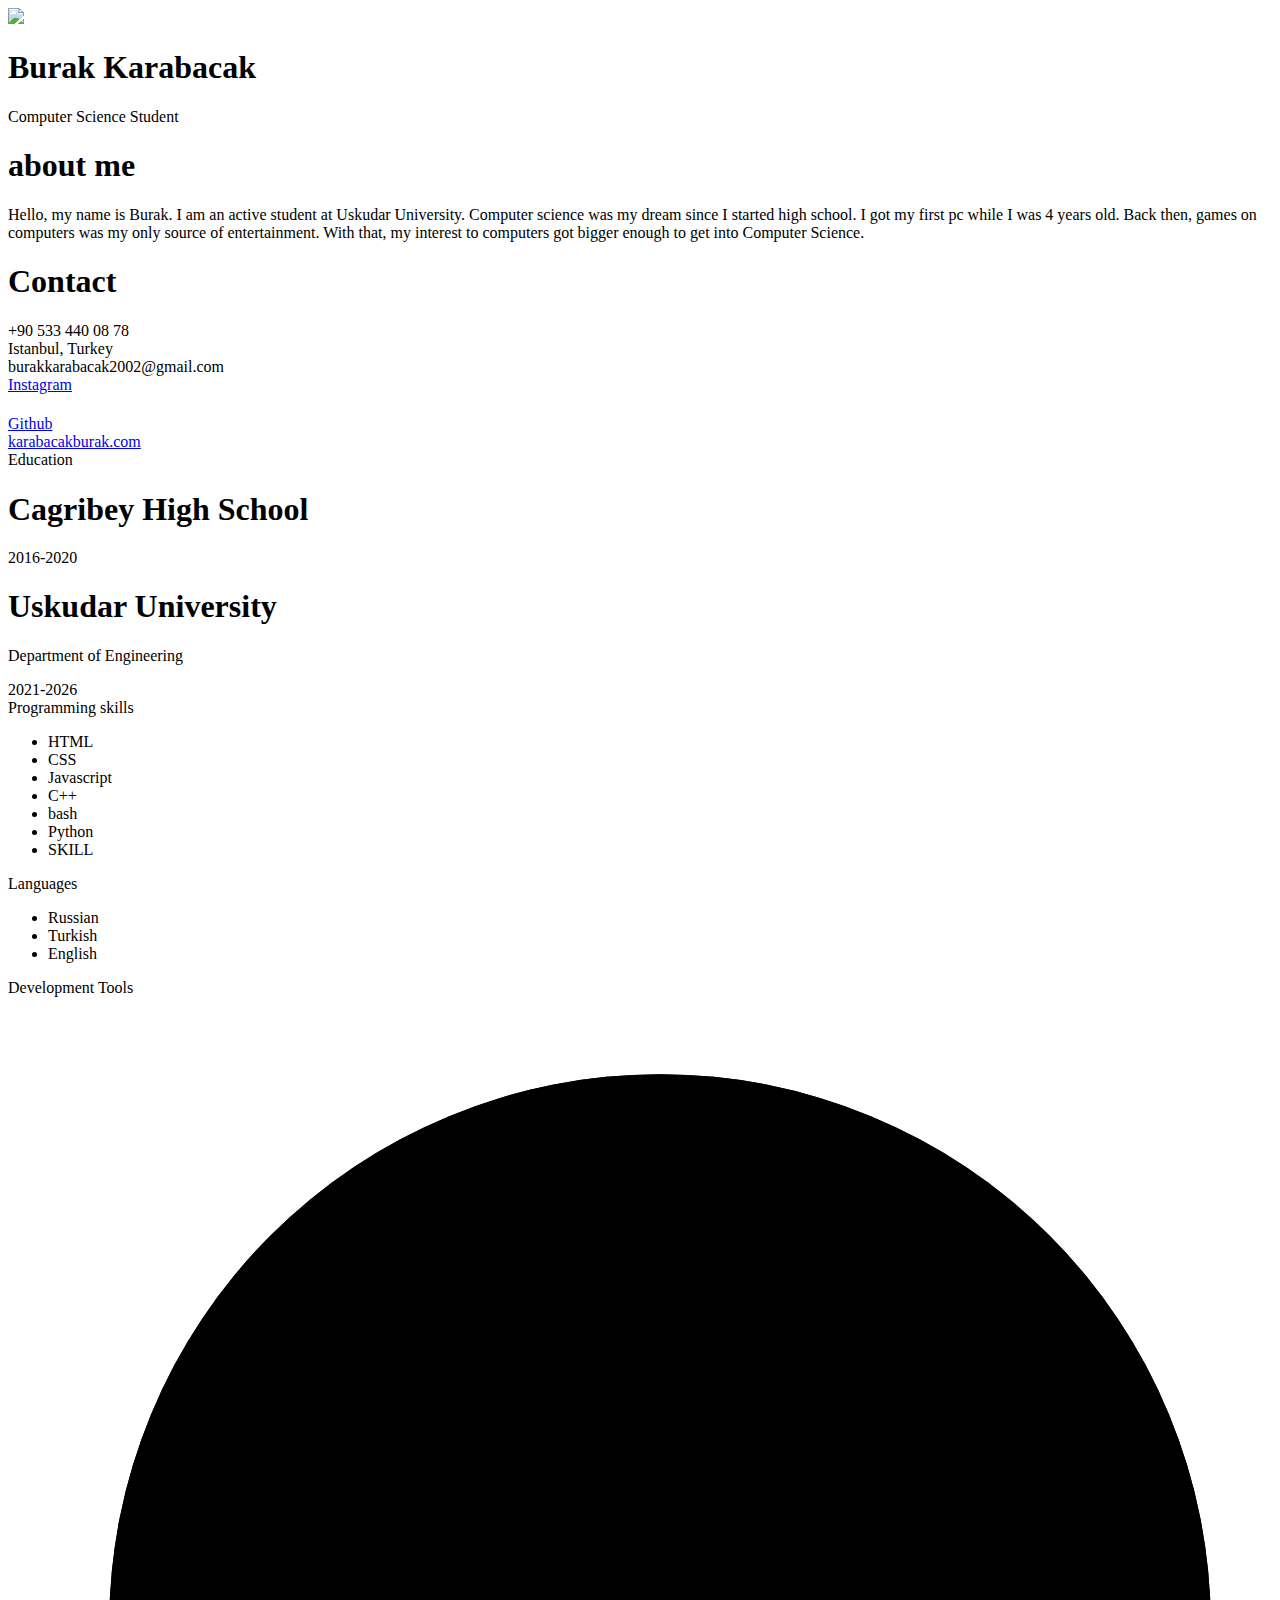
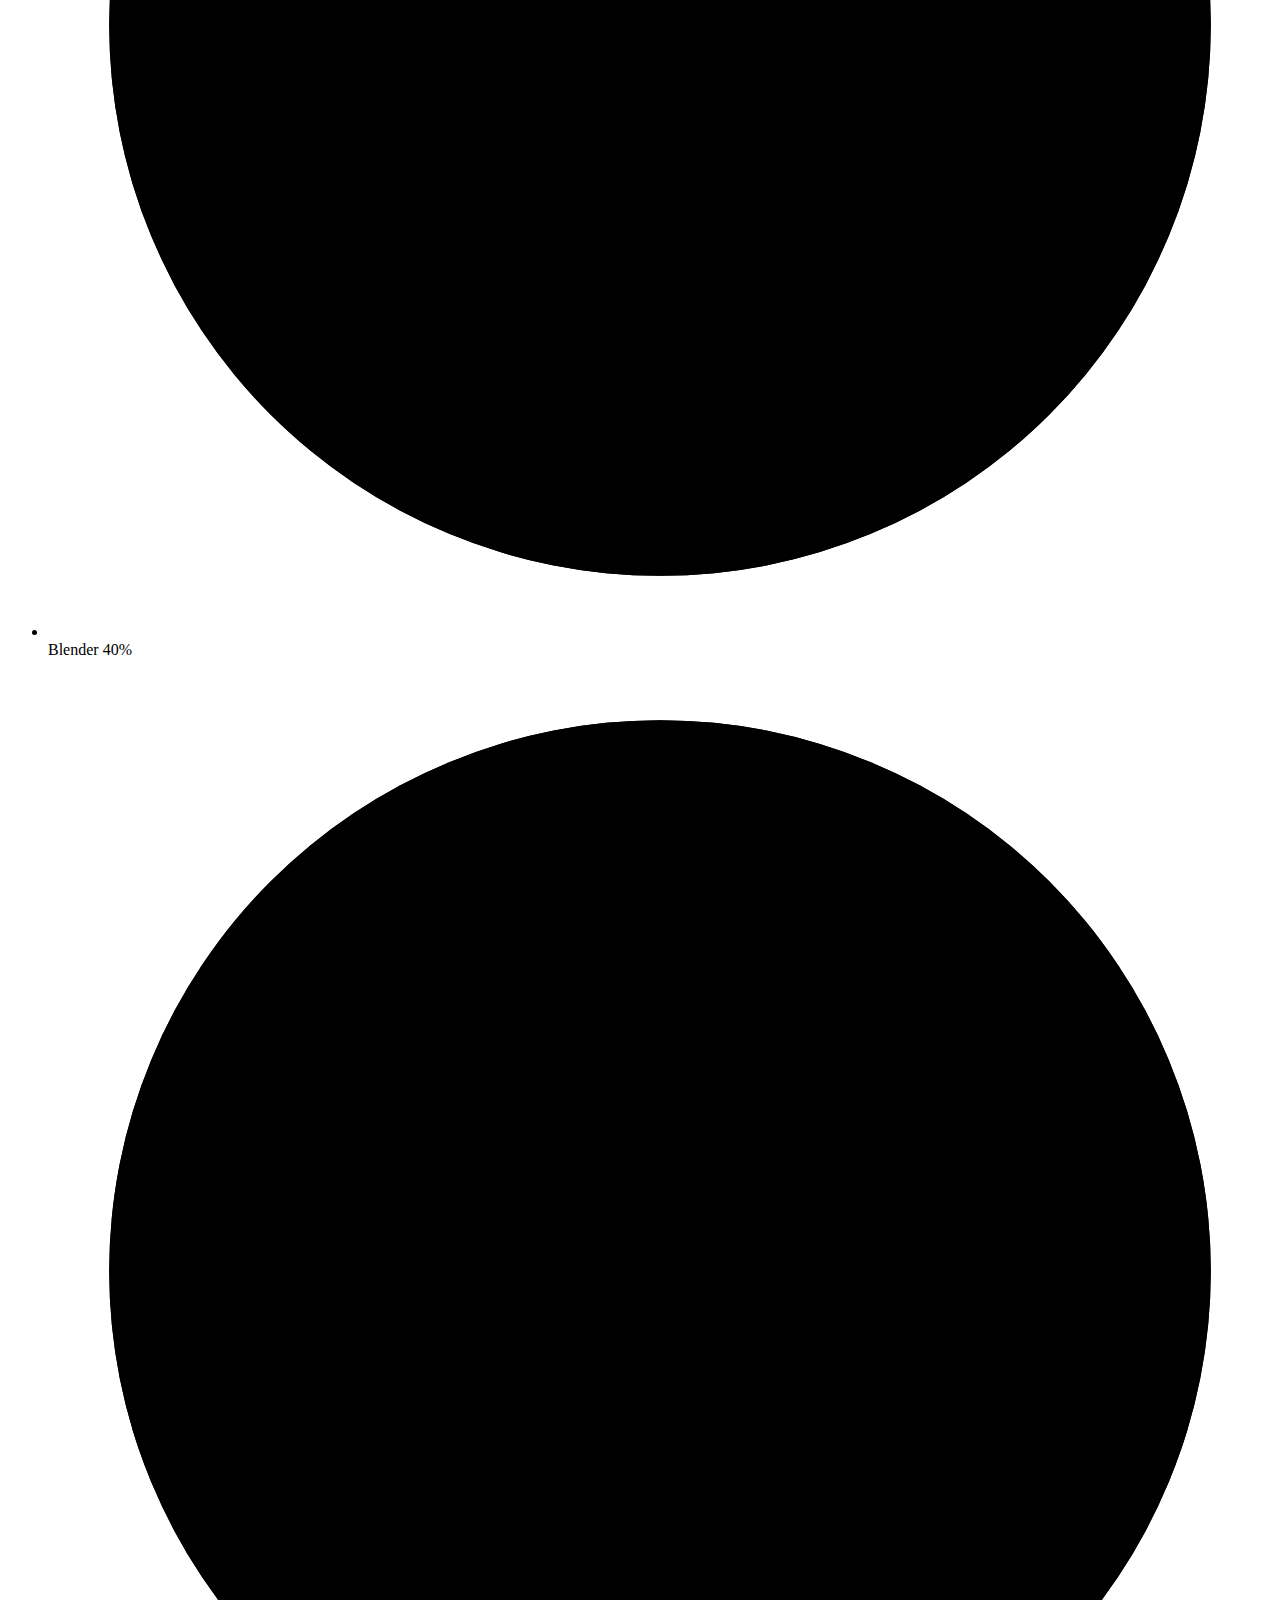
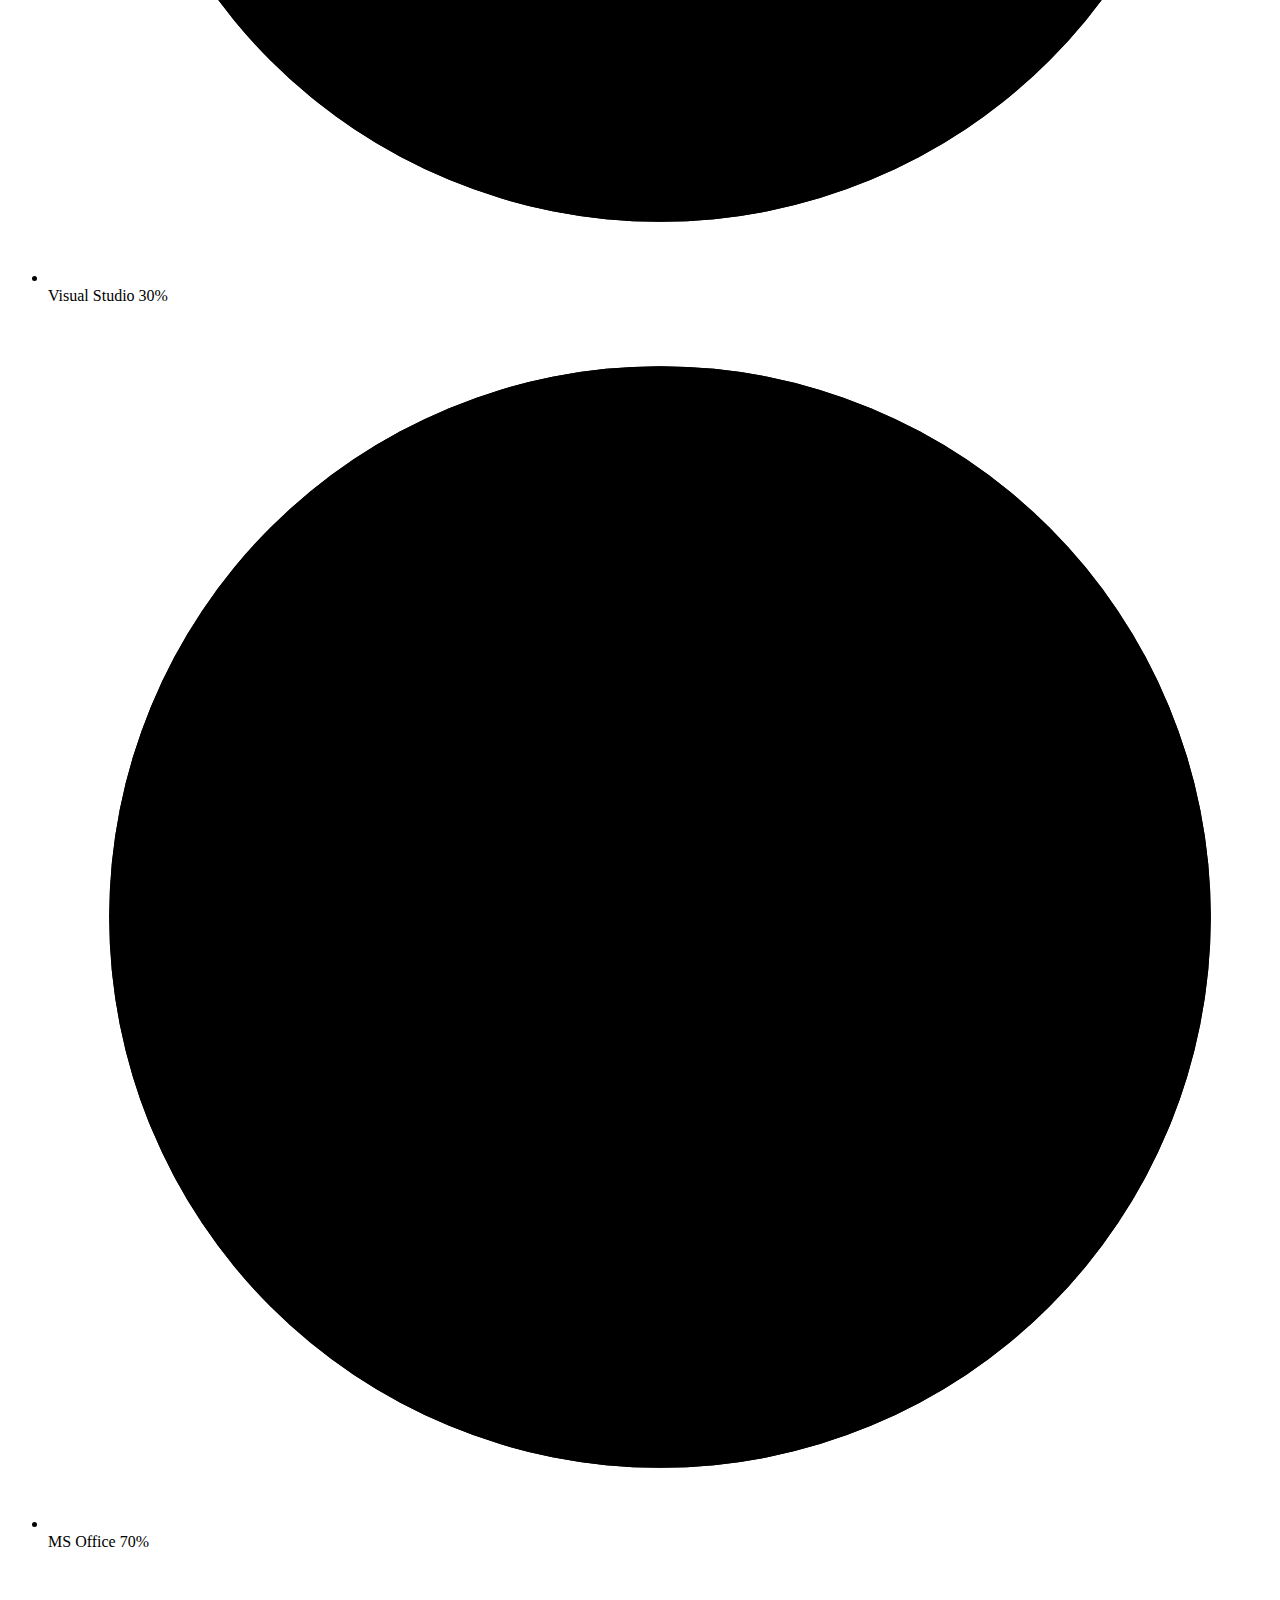
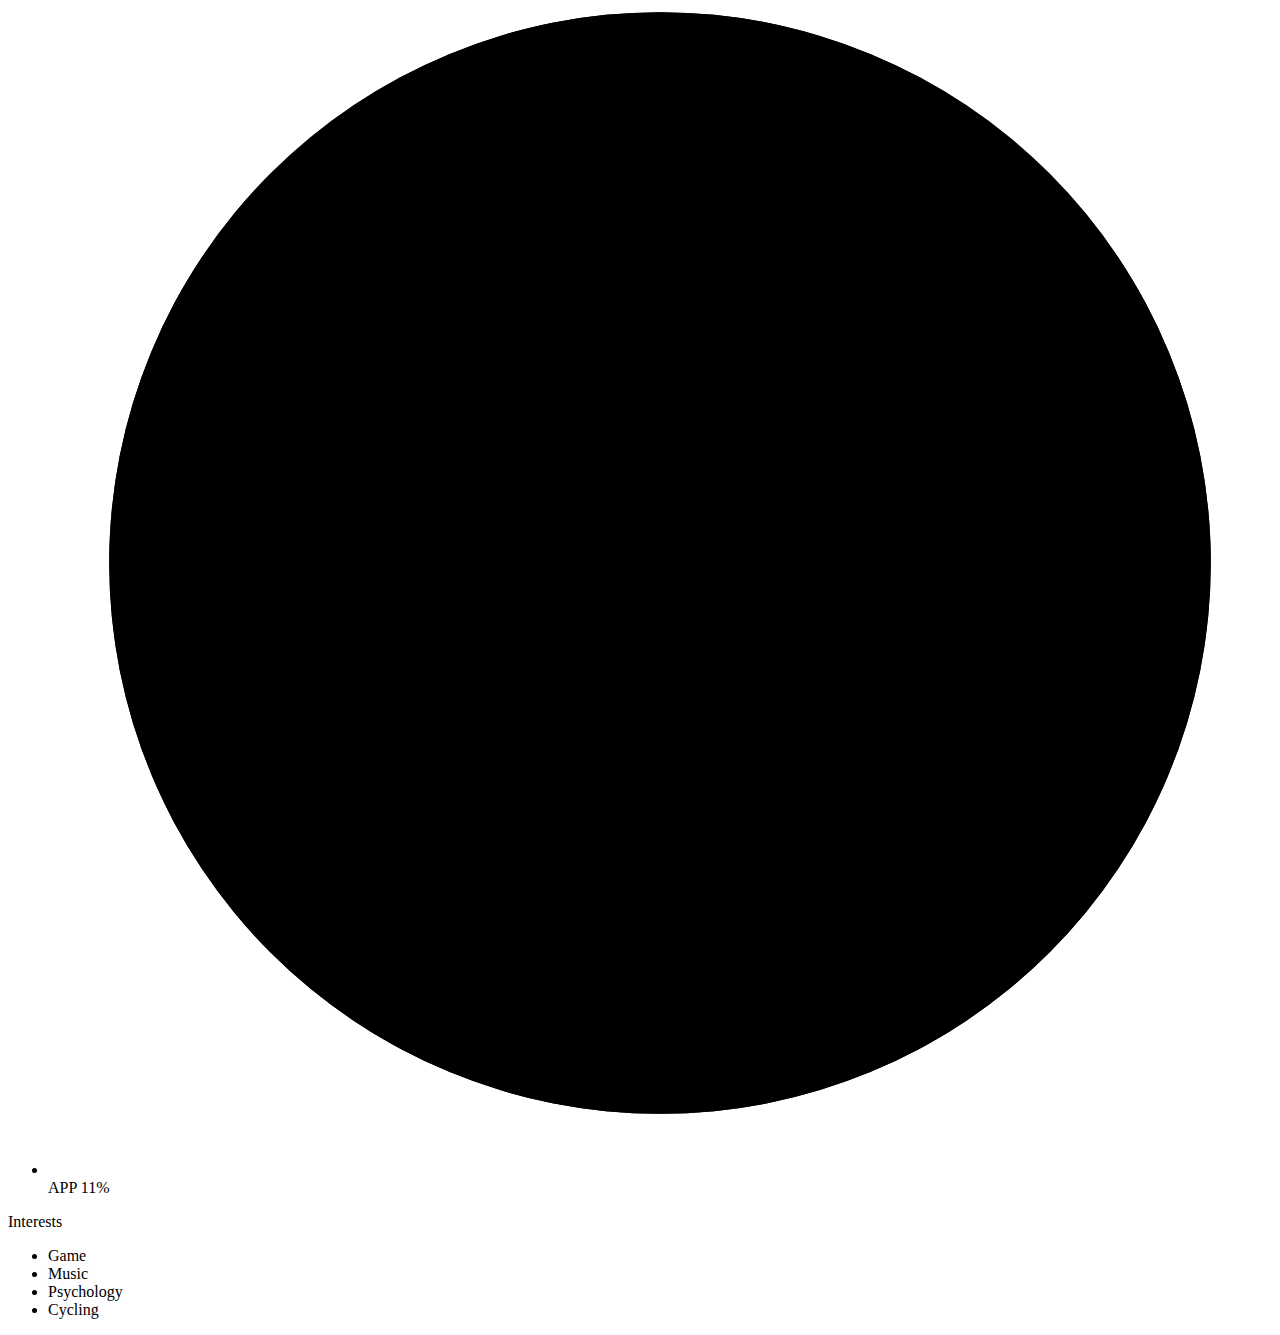
==== index.html @ 52afdfe0 "Update and rename cv2 (1).html to index.html" ====
<!DOCTYPE html>
<html>
<head>
    <meta name="viewport" content="width=device-width, initial-scale=1, maximum-scale=1">
    <link rel="stylesheet" href="cv2.css">
</head>
<body>
<meta name="viewport" content="width=device-width, initial-scale=1, maximum-scale=1">


<div class="wrapper">
  <div class="intro">
    <div class="profile">
      <div class="photo">
        <img src="https://i.imgur.com/zh9eNsh.jpg">
      </div>
      <div class="bio">
        <h1 class="name">Burak Karabacak</h1>
        <p class="profession">Computer Science Student</p>
      </div>
    </div>
    <div class="intro-section about">
      <h1 class="title">about me</h1>
      <p class="paragraph">
        Hello, my name is Burak. I am an active student at Uskudar University. Computer science was my dream since I started high school. I got my first pc while I was 4 years old. Back then, games on computers was my only source of entertainment. With that, my interest to computers got bigger enough to get into Computer Science. 
      </p>
    </div>
    <div class="intro-section contact">
      <h1 class="title">Contact</h1>
      <div class="info-section">
        <i class="fas fa-phone"></i>
        <span>+90 533 440 08 78 </span>
      </div>
      <div class="info-section">
        <i class="fas fa-map-marker-alt"></i>
        <span>Istanbul, Turkey</span>
      </div>
      <div class="info-section">
        <i class="fas fa-paper-plane"></i>
        <span>burakkarabacak2002@gmail.com</span>
      </div>
      <div class="info-section link">
        <i class="fab fa-facebook"></i>
        <a target="_blank" rel="author" href="https://www.instagram.com/k.burak._">
          <span>Instagram</span>
        </a>
      </div>
    </div>
    <div class="intro-section follow">
      <h1 class="title"></h1>
      <div class="info-section link">
        <i class="fab fa-github"></i>
        <a target="_blank" rel="author" href="https://github.com/Gospik">
          <span>Github</span>
        </a>
      </div>
      <div class="info-section link">
        <i class="fab fa-codepen"></i>
        <a target="_blank" rel="author" href="http://karabacakburak.com">
          <span>karabacakburak.com</span>
        </a>
      </div>
      
    </div>
  </div>
  <div class="detail">
    
    <div class="detail-section edu">
      <div class="detail-title">
        <div class="title-icon">
          
          <i class="fas fa-user-graduate"></i>
        </div>
        <span>Education</span>
      </div>
      <div class="detail-content">
        <div class="timeline-block">
          <h1>Cagribey High School</h1>
          <p></p>
          <time>2016-2020</time>
        </div>
        <div class="timeline-block">
          <h1>Uskudar University</h1>
          <p>Department of Engineering </p>
          <time>2021-2026</time>
        </div>
      </div>
    </div>
    <div class="detail-section pg-skill">
      <div class="detail-title">
        <div class="title-icon">
          <i class="fas fa-laptop-code"></i>
          
        </div>
        <span>Programming skills</span>
      </div>
      <div class="detail-content">
        <ul class="pg-list">
          <li>
            <span>HTML</span>
            <div class="sb-skeleton">
              <div class="skillbar" style="--pgbar-length: 80%"></div>
            </div>
          </li>
          <li>
            <span>CSS</span>
            <div class="sb-skeleton">
              <div class="skillbar" style="--pgbar-length: 30%"></div>
            </div>
          </li>
          <li>
            <span>Javascript</span>
            <div class="sb-skeleton">
              <div class="skillbar" style="--pgbar-length: 10%"></div>
            </div>
          </li>
          <li>
            <span>C++</span>
            <div class="sb-skeleton">
              <div class="skillbar" style="--pgbar-length: 32%"></div>
            </div>
          </li>
          <li>
            <span>bash</span>
            <div class="sb-skeleton">
              <div class="skillbar" style="--pgbar-length: 20%"></div>
            </div>
          </li>
          <li>
            <span>Python</span>
            <div class="sb-skeleton">
              <div class="skillbar" style="--pgbar-length: 10%"></div>
            </div>
          </li>
          <li>
            <span>SKILL</span>
            <div class="sb-skeleton">
              <div class="skillbar" style="--pgbar-length: 40%"></div>
            </div>
          </li>
        </ul>
      </div>
    </div>
    <div class="detail-section pg-skill">
        <div class="detail-title">
          <div class="title-icon">
            <i class="fas fa-languages"></i>
            
          </div>
          <span>Languages</span>
        </div>
        <div class="detail-content">
          <ul class="pg-list">
            <li>
              <span>Russian</span>
              <div class="sb-skeleton">
                <div class="skillbar" style="--pgbar-length: 20%"></div>
              </div>
            </li>
            <li>
              <span>Turkish</span>
              <div class="sb-skeleton">
                <div class="skillbar" style="--pgbar-length: 95%"></div>
              </div>
            </li>
            <li>
              <span>English</span>
              <div class="sb-skeleton">
                <div class="skillbar" style="--pgbar-length: 75%"></div>
              </div>
            </li>
          </ul>
        </div>
      </div>
    <div class="detail-section tool-skill">
      <div class="detail-title">
        <div class="title-icon">
          <i class="fas fa-tools"></i>
        </div>
        
        <span>Development Tools</span>
      </div>
      <div class="detail-content">
        <ul class="tool-list">
          <li>
            <svg viewbox="0 0 100 100">
              <circle cx="50" cy="50" r="45"></circle>
              <circle class="cbar" cx="50" cy="50" r="45" style="--percent: 0.4"></circle>
            </svg>
            <span class="tl-name">Blender</span>
            <span class="tl-exp">40%</span>
          </li>
          <li>
            <svg viewbox="0 0 100 100">
              <circle cx="50" cy="50" r="45"></circle>
              <circle class="cbar" cx="50" cy="50" r="45" style="--percent: 0.8"></circle>
            </svg>
            <span class="tl-name">Visual Studio</span>
            <span class="tl-exp">30%</span>
          </li>
          <li>
            <svg viewbox="0 0 100 100">
              <circle cx="50" cy="50" r="45"></circle>
              <circle class="cbar" cx="50" cy="50" r="45" style="--percent: 0.7"></circle>
            </svg>
            <span class="tl-name">MS Office</span>
            <span class="tl-exp">70%</span>
          </li>
          <li>
            <svg viewbox="0 0 100 100">
              <circle cx="50" cy="50" r="45"></circle>
              <circle class="cbar" cx="50" cy="50" r="45" style="--percent: 0.74"></circle>
            </svg>
            <span class="tl-name">APP</span>
            <span class="tl-exp">11%</span>
          </li>
        </ul>
      </div>
      

    </div>
    <div class="detail-section interests">
      <div class="detail-title">
        <div class="title-icon">
          <i class="fas fa-heart"></i>
        </div>
        <span>Interests</span>
      </div>
      <div class="detail-content">
        <div class="outer-frame">
          <ul class="favor-list">
            <li>
              <i class="fas fa-gamepad"></i>
              <span>Game</span>
            </li>
            
            <li>
              <i class="far fa-headphones-alt"></i>
              <span>Music</span>
            </li>
            <li>
              <i class="fas fa-book-spells"></i>
              <span>Psychology</span>
            </li>
            <li>
              <i class="fas fa-user-edit"></i>
              <span>Cycling</span>
            </li>
          </ul>
        </div>
      </div>
    </div>
  </div>
  
</div>



</body>
</html>
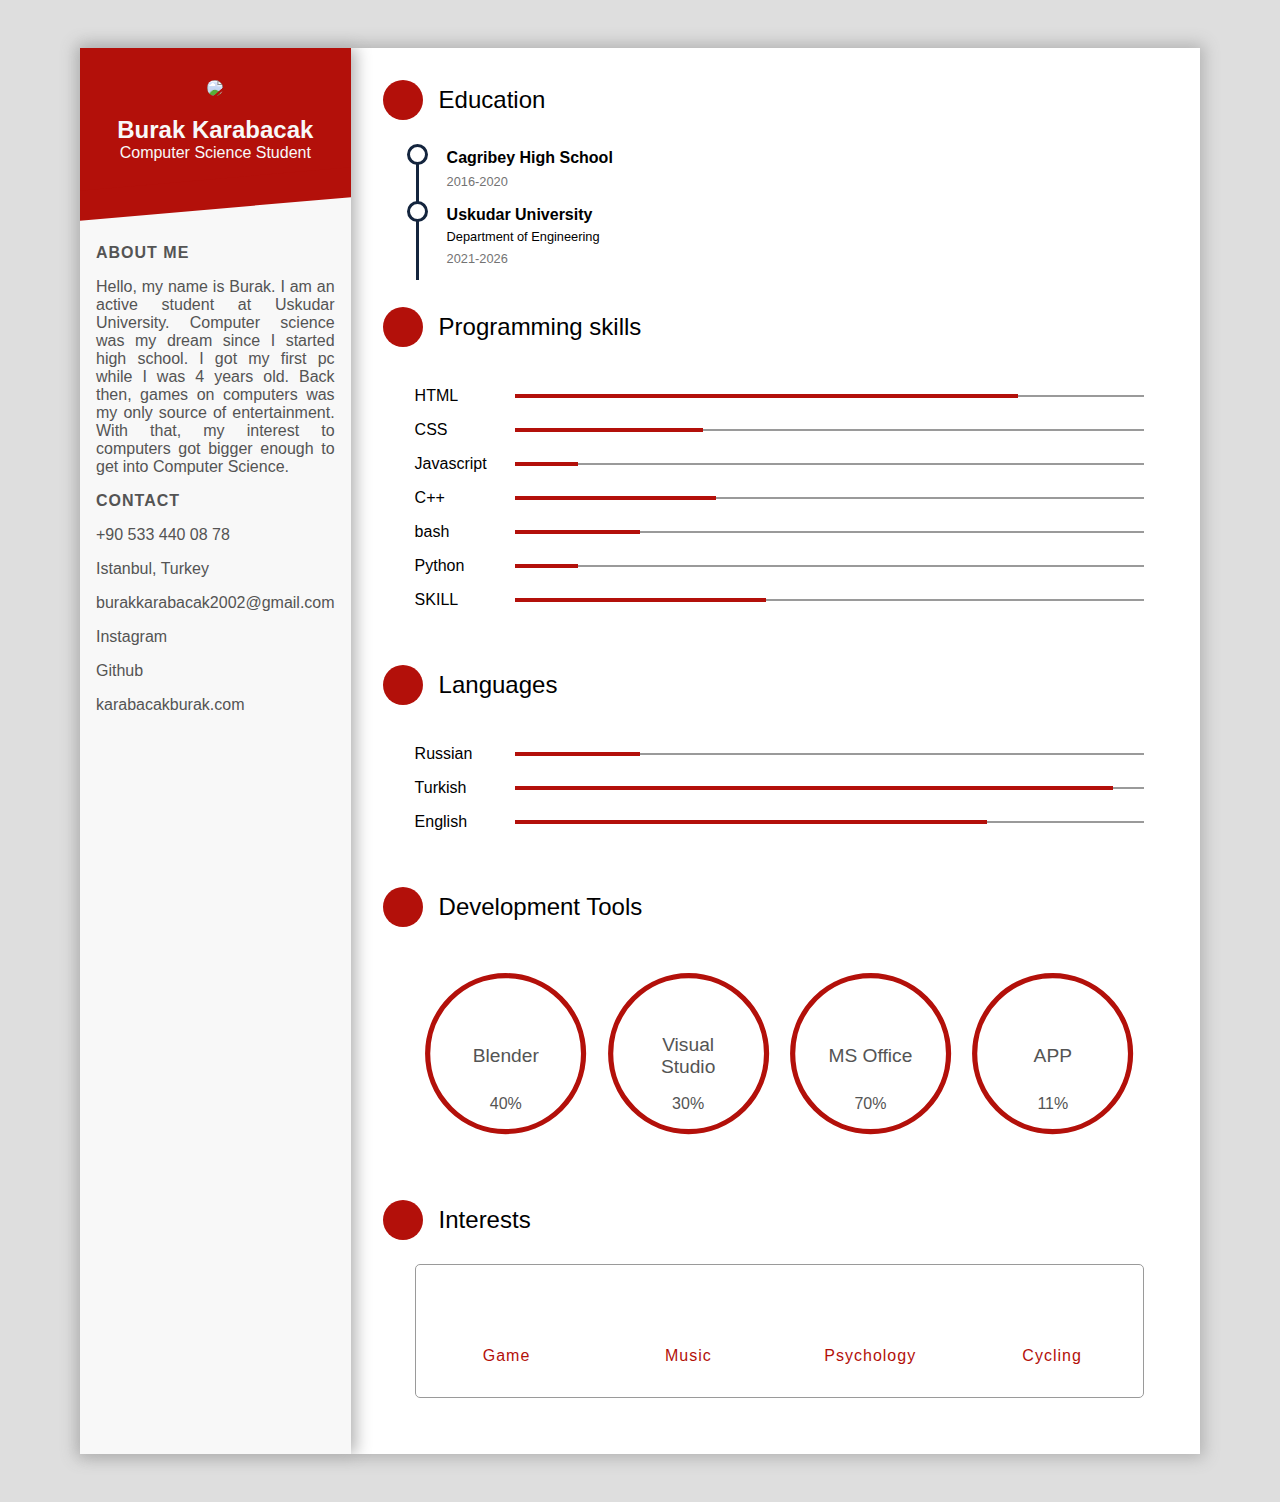
==== commit e19b0fe5: "Update index.html" ====
--- a/index.html
+++ b/index.html
@@ -12,7 +12,7 @@
   <div class="intro">
     <div class="profile">
       <div class="photo">
-        <img src="https://i.imgur.com/zh9eNsh.jpg">
+        <img src="https://static.vecteezy.com/system/resources/previews/005/544/718/non_2x/profile-icon-design-free-vector.jpg">
       </div>
       <div class="bio">
         <h1 class="name">Burak Karabacak</h1>
--- a/cv2.css
+++ b/cv2.css
@@ -0,0 +1,412 @@
+:root {
+	--color-gray-light-1: #f8f8f8;
+	--color-gray-light-2: #e9e9e9;
+	--color-gray-light-3: #dedede;
+	--color-gray-dark-1: #545454;
+	--color-gray-dark-2: #737373;
+	--color-gray-dark-3: #9a9a9a;
+	--color-blue-dark-1: #00387f;
+	--color-tiffany: #00a6a6;
+	--profile-theme: #b3100a;
+	--timeline-circle-theme: #14253e;
+	
+	--pgbar-length: 100%;
+
+	--MATH-PI: 3.1415px;
+	--percent: 100;
+}
+
+html {
+	font-size: 100%;
+    font-family: 'PT Sans', sans-serif;
+
+
+}
+
+* {
+	box-sizing: border-box;
+}
+
+body {
+	margin: 0;
+	padding: 3rem 1rem;
+	min-height: 100vh;
+	background-color: var(--color-gray-light-3);
+}
+
+.wrapper {
+	margin: 0 auto;
+	max-width: 70rem;
+	background-color: var(--color-gray-light-2);
+	display: flex;
+	box-shadow: 0px 0px 15px 4px #b3b3b3;
+}
+
+.intro {
+	flex: 0 0 250px;
+	background-color: var(--color-gray-light-1);
+	box-shadow: 5px 0px 15px 0px #b3b3b3;
+	z-index: 5;
+}
+.profile {
+	position: relative;
+	background-color: var(--profile-theme);
+	padding: 2rem 1rem;
+	margin-bottom: 50px;
+	text-align: center;
+	user-select: none;
+}
+.profile::after {
+	content: " ";
+	position: absolute;
+	left: 0;
+	bottom: -15px;
+	width: 100%;
+	height: 30px;
+	background-color: var(--profile-theme);
+	transform: skewY(-5deg);
+}
+.photo img {
+	width: 80%;
+	border-radius: 50%;
+}
+.bio .name {
+	font-size: 1.5rem;
+	text-align: center;
+	color: var(--color-gray-light-1);
+	margin: 0;
+	margin-top: 1rem;
+}
+.bio .profession {
+	font-size: 1rem;
+	text-align: center;
+	color: var(--color-gray-light-1);
+	margin: 0;
+}
+
+.intro-section {
+	padding: 0 1rem;
+	color: var(--color-gray-dark-1);
+}
+.intro-section .title {
+	font-size: 1rem;
+	font-weight: bold;
+	text-transform: uppercase;
+	letter-spacing: 1px;
+}
+.about .paragraph {
+	text-align: justify;
+}
+.info-section {
+	margin: 1rem 0;
+}
+.info-section span {
+	position: relative;
+	transition: all 0.3s;
+}
+.info-section i {
+	color: var(--profile-theme);
+	width: 20px;
+	height: 20px;
+}
+
+.link a {
+	text-decoration: none;
+	color: inherit;
+}
+
+.link span::after {
+	position: absolute;
+	content: '';
+	left: 50%;
+	bottom: -3px;
+	width: 0;
+	height: 2px;
+	background-color: var(--profile-theme);
+	transition: width 0.3s;
+	/*transition-timing-function: cubic-bezier(.64,.51,.16,.86);*/
+	transition-timing-function: cubic-bezier(.92,.57,.33,1.02);
+	transform: translate(-50%, 0);
+}
+
+.link span:hover {
+	color: var(--profile-theme);
+}
+.link span:hover::after {
+	width: 100%;
+}
+
+/* Detail section overall setting*/
+.detail {
+	flex: 1 0 0;
+	background-color: white;
+	padding: 2rem;
+}
+.detail:hover > .detail-section:not(:hover) {
+	opacity: 0.3;
+}
+.detail-section {
+	transition: all 0.3s;
+}
+.detail-section:not(:last-of-type) {
+	padding-bottom: 1rem;
+}
+.detail-title {
+	display: flex;
+	align-items: center;
+}
+.detail-section > .detail-content {
+	padding: 1.5rem;
+	padding-left: 2rem;
+	user-select: none;
+}
+.detail-section.edu > .detail-content {
+	padding-left: calc(1.5rem + 10px);
+}
+.title-icon + span {
+	font-size: 1.5rem;
+	transition: all 0.3s;
+}
+.title-icon {
+	display: inline-flex;
+	justify-content: center;
+	align-items: center;
+	padding: 1rem;
+	margin-right: 1rem;
+	width: 2.5rem;
+	height: 2.5rem;
+	background-color: var(--profile-theme);
+	border-radius: 50%;
+	transition: all 0.3s;
+}
+.title-icon i {
+	color: white;
+	line-height: 1rem;
+	font-size: 1rem;
+	text-align: center;
+}
+.detail-section:hover .title-icon {
+	transform: scale(1.3);
+	margin-right: 1.5rem;
+}
+.detail-section:hover .title-icon + span {
+	letter-spacing: 1.5px;
+}
+
+/* time line block in education section */
+.timeline-block {
+	position: relative;
+	padding-left: 30px;
+}
+.timeline-block:not(:last-of-type) {
+	margin-bottom: 1rem;	
+}
+.timeline-block h1 {
+	font-size: 1rem;
+	margin: 5px 0;
+	transition: all 0.3s;
+}
+.timeline-block p {
+	font-size: 0.8rem;
+	margin: 5px 0;
+}
+.timeline-block time {
+	font-size: 0.8rem;
+	color: var(--color-gray-dark-2);
+}
+.timeline-block::before {
+	position: absolute;
+	content: '';
+	width: 15px;
+	height: 15px;
+	background-color: white;
+	border: 3px solid var(--timeline-circle-theme);
+	border-radius: 50%;
+	left: -10px;
+	top: -5px;
+}
+.timeline-block::after {
+	position: absolute;
+	content: '';
+	width: 3px;
+	height: 100%;
+	background-color: var(--timeline-circle-theme);
+	left: -1px;
+	top: 13px;
+}
+.timeline-block:hover h1 {
+	color: var(--color-tiffany);
+}
+.timeline-block:hover::before {
+	animation: circle 1.2s infinite;
+}
+
+/* Programming skills section */
+.pg-list, .tool-list, .favor-list {
+	padding: 0;
+	list-style: none;
+}
+.pg-list > li {	
+	margin: 1rem 0;
+	display: flex;
+	align-items: center;
+}
+.sb-skeleton {
+	position: relative;
+	flex: 1 0 auto;
+	height: 2px;
+	background-color: var(--color-gray-dark-3);
+}
+.pg-list > li > span {
+	flex: 0 0 100px;
+}
+.sb-skeleton > .skillbar {
+	position: absolute;
+	left: 0;
+	top: -1px;
+	width: var(--pgbar-length);
+	height: 4px;
+	background-color: var(--profile-theme);
+}
+.tool-list {
+	list-style: none;
+	display: flex;
+	justify-content: space-between;
+}
+.tool-list > li {
+	position: relative;
+	text-align: center;
+	flex: 0 0 25%;
+}
+.tool-list > li > svg {
+	position: relative;
+	fill: transparent;
+	width: 95%;
+	transform: rotate(-90deg);
+}
+.tool-list > li > svg > circle {
+	stroke-width: 1px;
+	stroke: #cdcdcd;
+}
+.tool-list > li > svg > circle.cbar {
+	stroke-width: 3px;
+	stroke: var(--profile-theme);
+	stroke-linecap: round;
+	stroke-dashoffset: 0;
+	stroke-dasharray: calc(var(--MATH-PI) * 45 * 2);
+	transition: all 0.8s;
+	transition-timing-function: cubic-bezier(.64,.51,.16,.86);
+}
+.tool-list > li:hover > svg > circle.cbar {
+	stroke-width: 4px;
+	stroke: var(--color-tiffany);
+	stroke-dashoffset: calc(var(--MATH-PI) * 45 * 2 * (1 - var(--percent)));
+}
+.tool-list > li > .tl-name,
+.tool-list > li > .tl-exp {
+	position: absolute;
+	left: 50%;
+	color: var(--color-gray-dark-1);
+}
+.tool-list > li > .tl-name {
+	top: 50%;
+	font-size: 1.2rem;
+	transform: translate(-50%, -50%);
+}
+.tool-list > li > .tl-exp {	
+	top: calc(50% + 3rem);
+	font-size: 1rem;
+	transform: translate(-50%, -50%);
+}
+/* Interests Section */
+.outer-frame {
+	border: 1px solid var(--color-gray-dark-3);
+	border-radius: 5px;
+}
+.favor-list {
+	display: flex;
+	flex-wrap: wrap;
+	align-items: center;
+	align-content: center;
+}
+.favor-list > li {
+	display: flex;
+	flex: 1 0 0;
+	align-items: center;
+	justify-content: baseline;
+	flex-direction: column;
+	color: var(--profile-theme);
+	padding: 1rem 0;
+	transition: all 0.3s;
+}
+.favor-list > li > i {
+	display: inline-flex;
+	justify-content: center;
+	align-items: center;
+	font-size: 40px;
+	width: 50px;
+	height: 50px;
+}
+.favor-list > li:hover {
+	transform: scale(1.2);
+	color: var(--color-tiffany);
+}
+.favor-list > li > span {
+	letter-spacing: 1px;
+}
+
+@keyframes circle {
+  0% {
+    box-shadow: 0 0 0 0px rgba(51, 52, 57, 1);
+  }
+  100% {
+    box-shadow: 0 0 0 6px rgba(51, 52, 57, 0);
+  }
+}
+
+@media (max-width: 1024px) {
+	html {
+		font-size: 90%;
+	}
+	.wrapper {
+		flex-direction: column;
+	}
+	.intro, .detail {
+		flex: 0 0 100%;
+		box-shadow: none;
+	}
+	.intro-section {
+		padding: 0 2rem;
+	}
+	.profile {
+		margin-bottom: 1rem;
+	}
+	.profile::after {
+		display: none;
+	}
+	.photo img {
+		width: 100px;
+		height: 100px;
+	}
+}
+
+@media (max-width: 768px) {
+	html {
+		font-size: 80%;
+	}
+	.tool-list {
+		flex-wrap: wrap;
+	}
+	.tool-list > li {
+		flex: 0 0 33.33%;
+	}
+	.favor-list > li {
+		flex: 0 0 33.3333%;
+	}
+}
+@media (max-width: 500px) {
+	html {
+		font-size: 70%;
+	}
+	
+} 
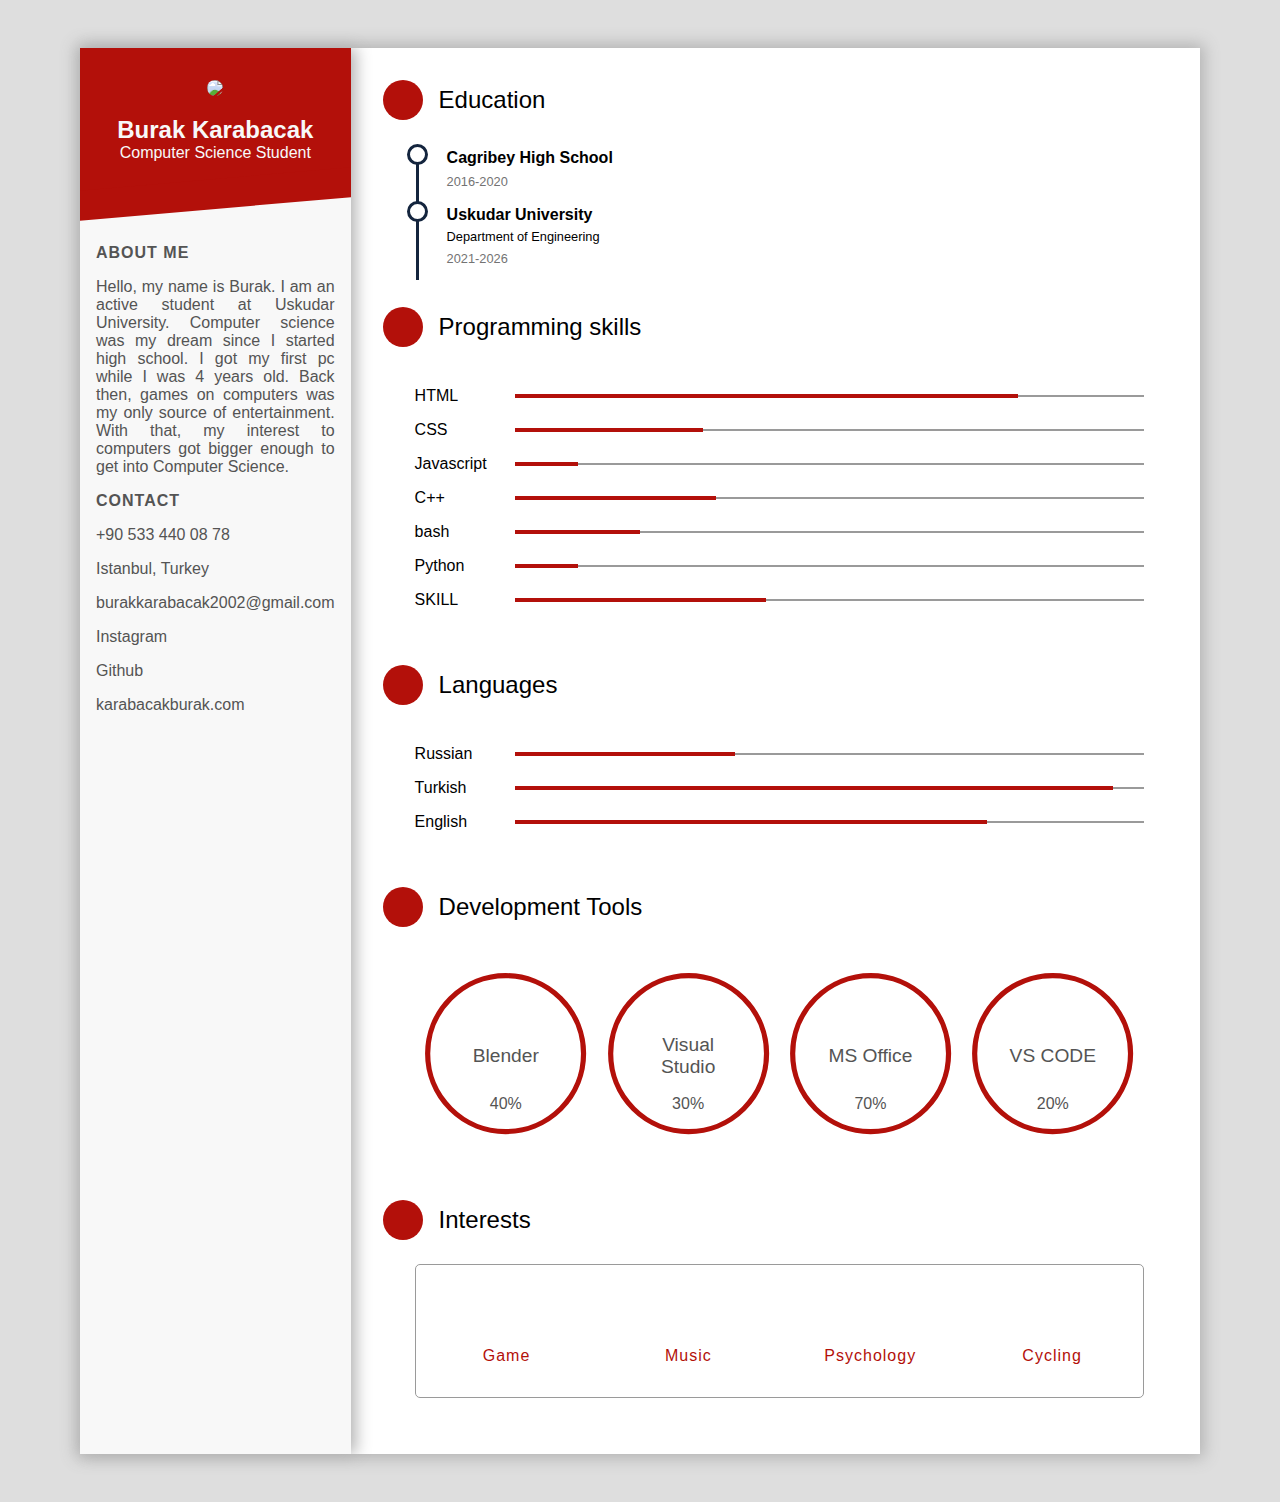
==== commit 13370c17: "Update index.html" ====
--- a/index.html
+++ b/index.html
@@ -154,7 +154,7 @@
             <li>
               <span>Russian</span>
               <div class="sb-skeleton">
-                <div class="skillbar" style="--pgbar-length: 20%"></div>
+                <div class="skillbar" style="--pgbar-length: 35%"></div>
               </div>
             </li>
             <li>
@@ -193,7 +193,7 @@
           <li>
             <svg viewbox="0 0 100 100">
               <circle cx="50" cy="50" r="45"></circle>
-              <circle class="cbar" cx="50" cy="50" r="45" style="--percent: 0.8"></circle>
+              <circle class="cbar" cx="50" cy="50" r="45" style="--percent: 0.3"></circle>
             </svg>
             <span class="tl-name">Visual Studio</span>
             <span class="tl-exp">30%</span>
@@ -209,10 +209,10 @@
           <li>
             <svg viewbox="0 0 100 100">
               <circle cx="50" cy="50" r="45"></circle>
-              <circle class="cbar" cx="50" cy="50" r="45" style="--percent: 0.74"></circle>
-            </svg>
-            <span class="tl-name">APP</span>
-            <span class="tl-exp">11%</span>
+              <circle class="cbar" cx="50" cy="50" r="45" style="--percent: 0.2"></circle>
+            </svg>
+            <span class="tl-name">VS CODE</span>
+            <span class="tl-exp">20%</span>
           </li>
         </ul>
       </div>
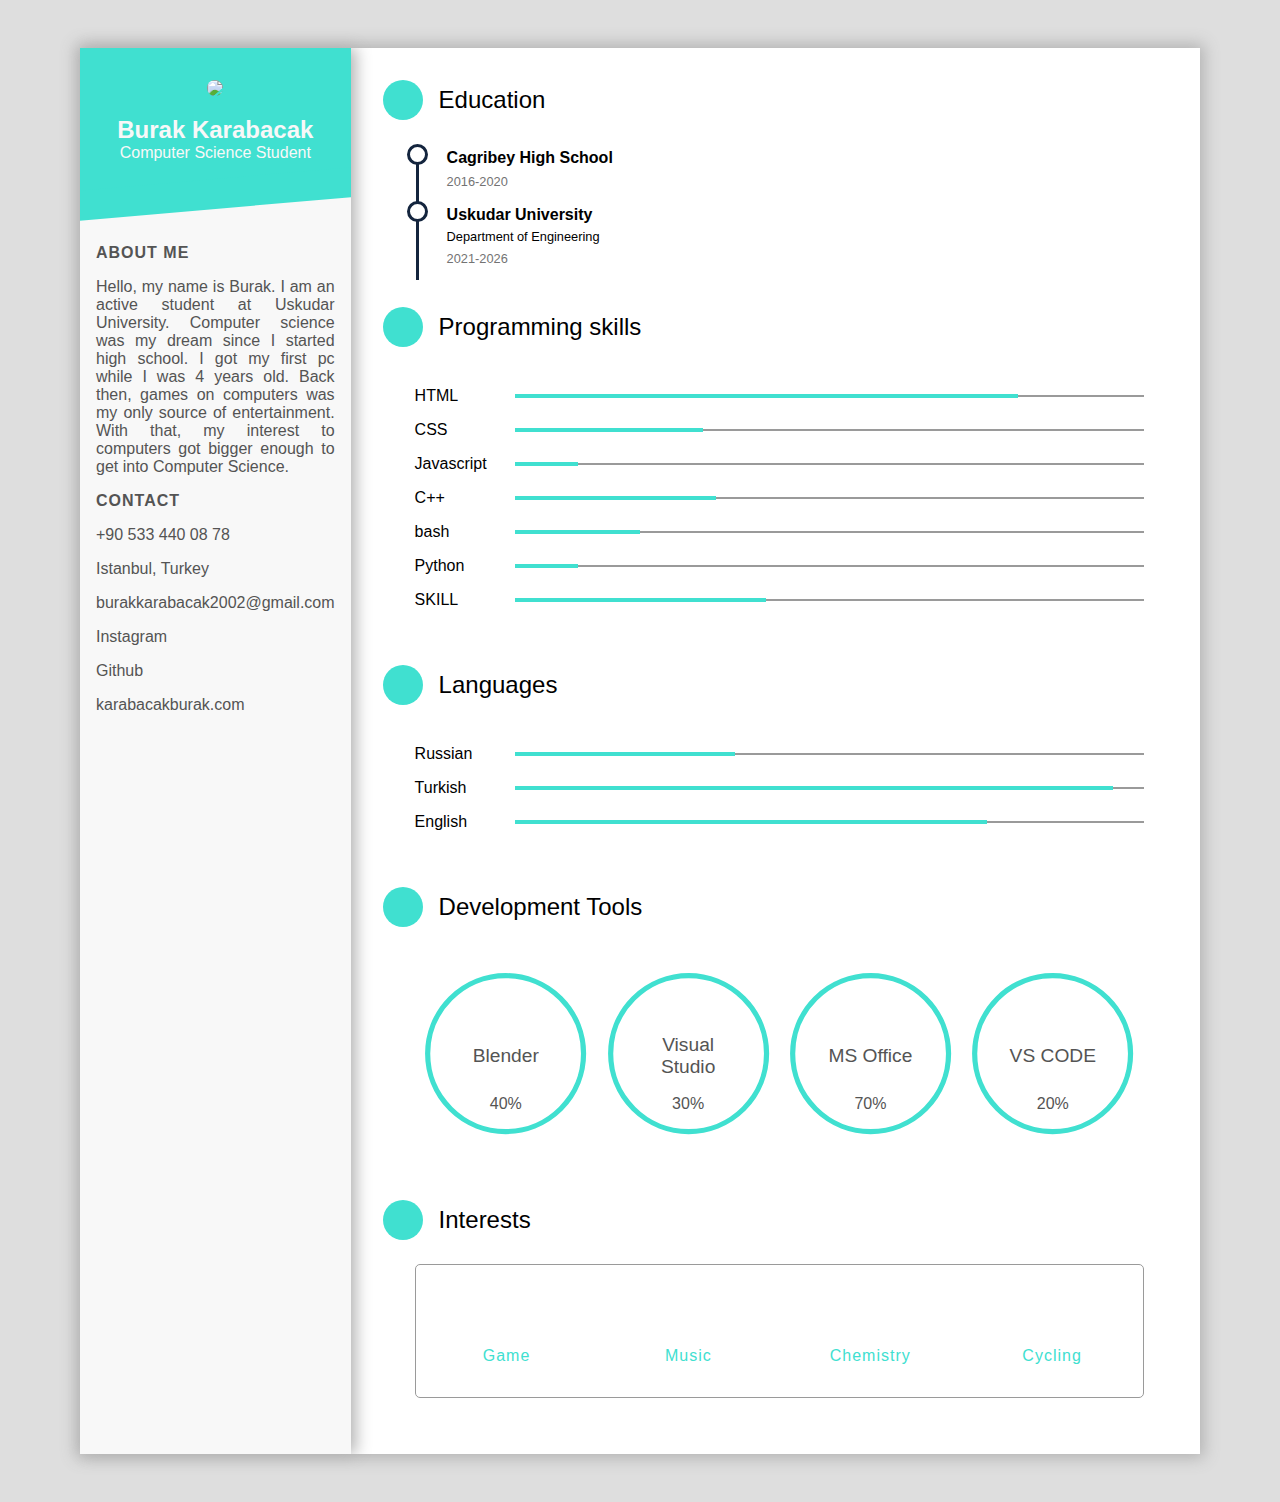
==== commit d8e24f76: "Update index.html" ====
--- a/index.html
+++ b/index.html
@@ -1,5 +1,6 @@
 <!DOCTYPE html>
 <html>
+<html lang="en">
 <head>
     <meta name="viewport" content="width=device-width, initial-scale=1, maximum-scale=1">
     <link rel="stylesheet" href="cv2.css">
@@ -240,7 +241,7 @@
             </li>
             <li>
               <i class="fas fa-book-spells"></i>
-              <span>Psychology</span>
+              <span>Chemistry</span>
             </li>
             <li>
               <i class="fas fa-user-edit"></i>
--- a/cv2.css
+++ b/cv2.css
@@ -7,7 +7,7 @@
 	--color-gray-dark-3: #9a9a9a;
 	--color-blue-dark-1: #00387f;
 	--color-tiffany: #00a6a6;
-	--profile-theme: #b3100a;
+	--profile-theme: #40E0D0;
 	--timeline-circle-theme: #14253e;
 	
 	--pgbar-length: 100%;
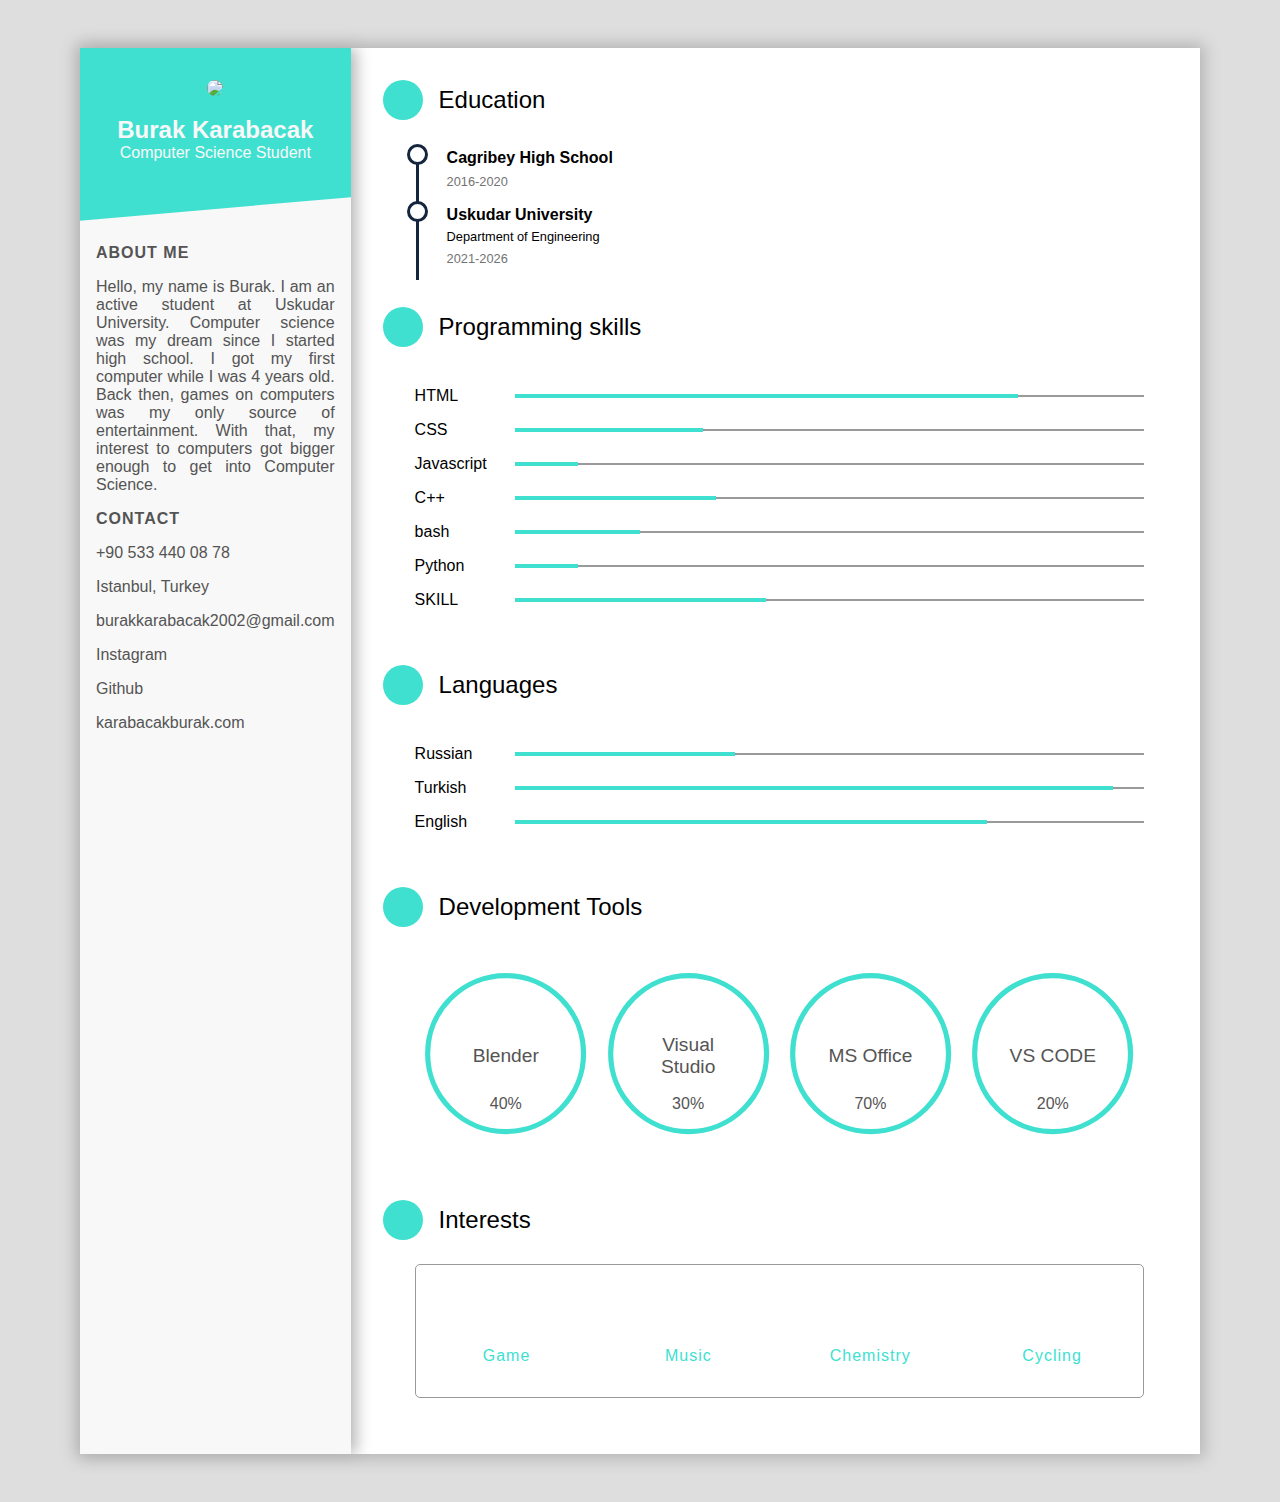
==== commit c69ae74a: "Update index.html" ====
--- a/index.html
+++ b/index.html
@@ -23,7 +23,7 @@
     <div class="intro-section about">
       <h1 class="title">about me</h1>
       <p class="paragraph">
-        Hello, my name is Burak. I am an active student at Uskudar University. Computer science was my dream since I started high school. I got my first pc while I was 4 years old. Back then, games on computers was my only source of entertainment. With that, my interest to computers got bigger enough to get into Computer Science. 
+        Hello, my name is Burak. I am an active student at Uskudar University. Computer science was my dream since I started high school. I got my first computer while I was 4 years old. Back then, games on computers was my only source of entertainment. With that, my interest to computers got bigger enough to get into Computer Science. 
       </p>
     </div>
     <div class="intro-section contact">
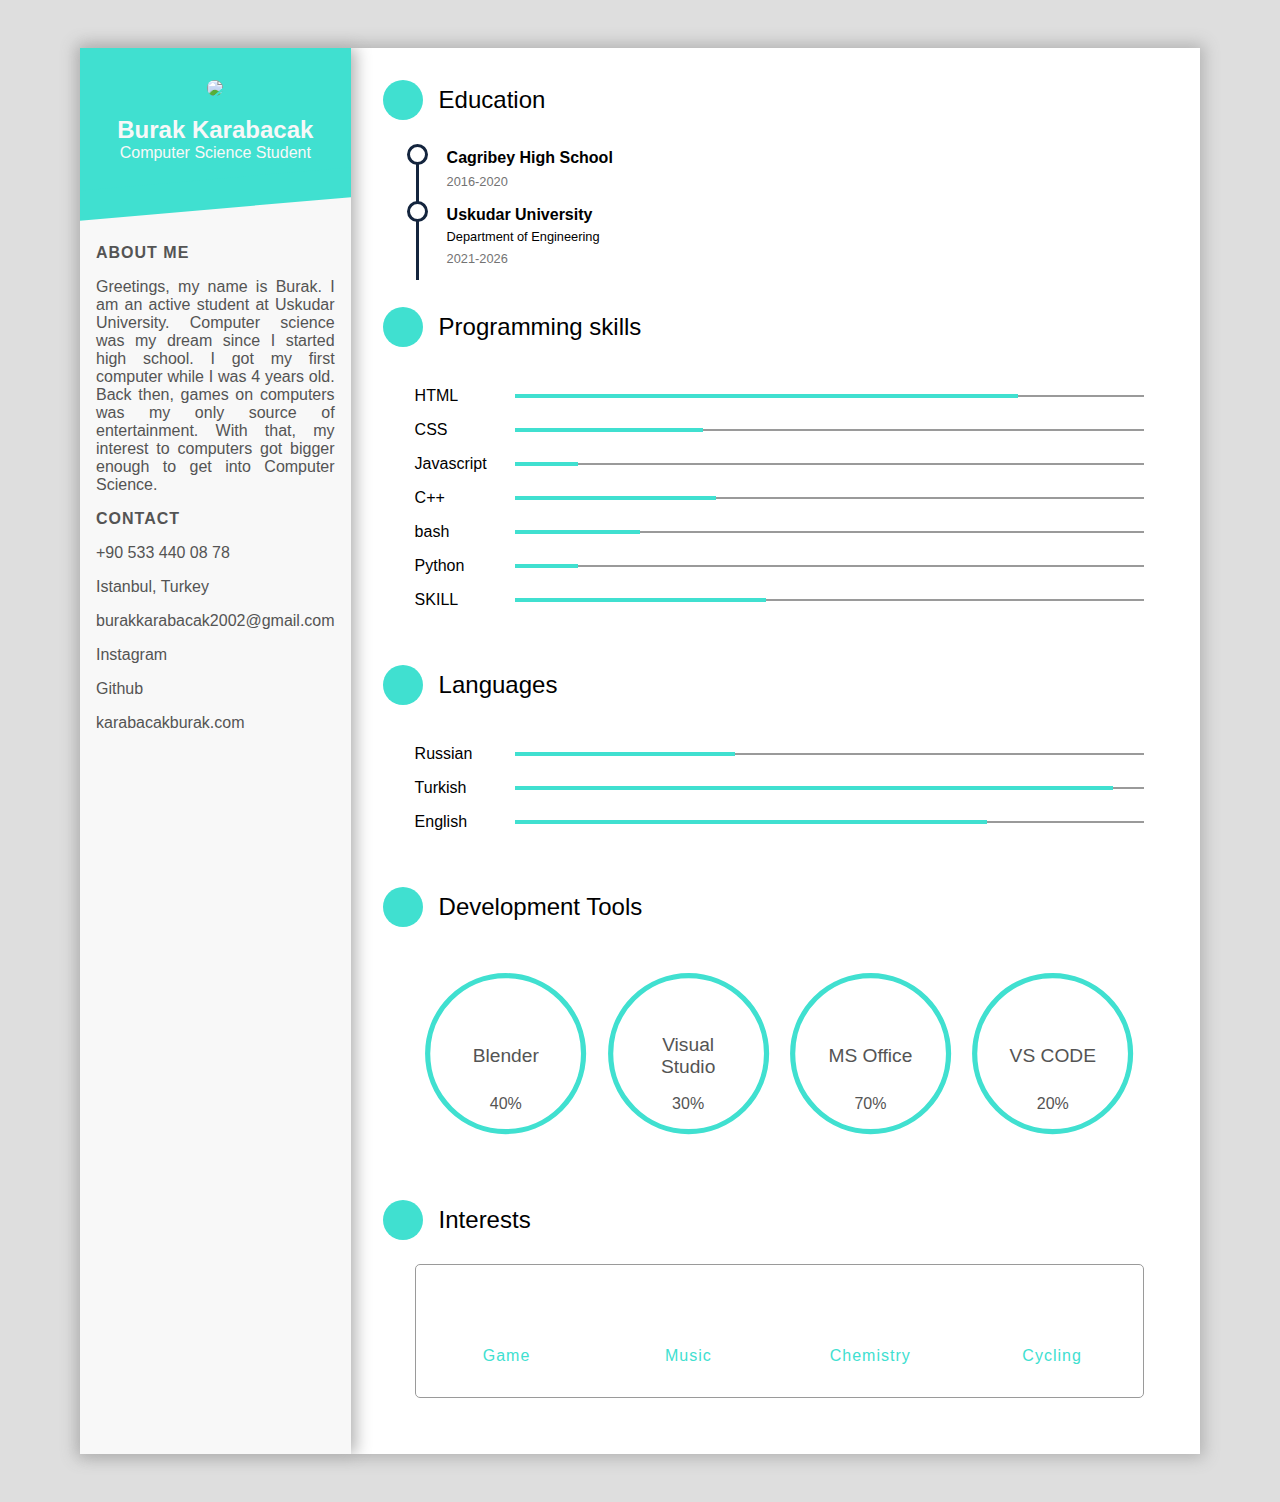
==== commit a1cad535: "Update index.html" ====
--- a/index.html
+++ b/index.html
@@ -23,7 +23,7 @@
     <div class="intro-section about">
       <h1 class="title">about me</h1>
       <p class="paragraph">
-        Hello, my name is Burak. I am an active student at Uskudar University. Computer science was my dream since I started high school. I got my first computer while I was 4 years old. Back then, games on computers was my only source of entertainment. With that, my interest to computers got bigger enough to get into Computer Science. 
+        Greetings, my name is Burak. I am an active student at Uskudar University. Computer science was my dream since I started high school. I got my first computer while I was 4 years old. Back then, games on computers was my only source of entertainment. With that, my interest to computers got bigger enough to get into Computer Science. 
       </p>
     </div>
     <div class="intro-section contact">
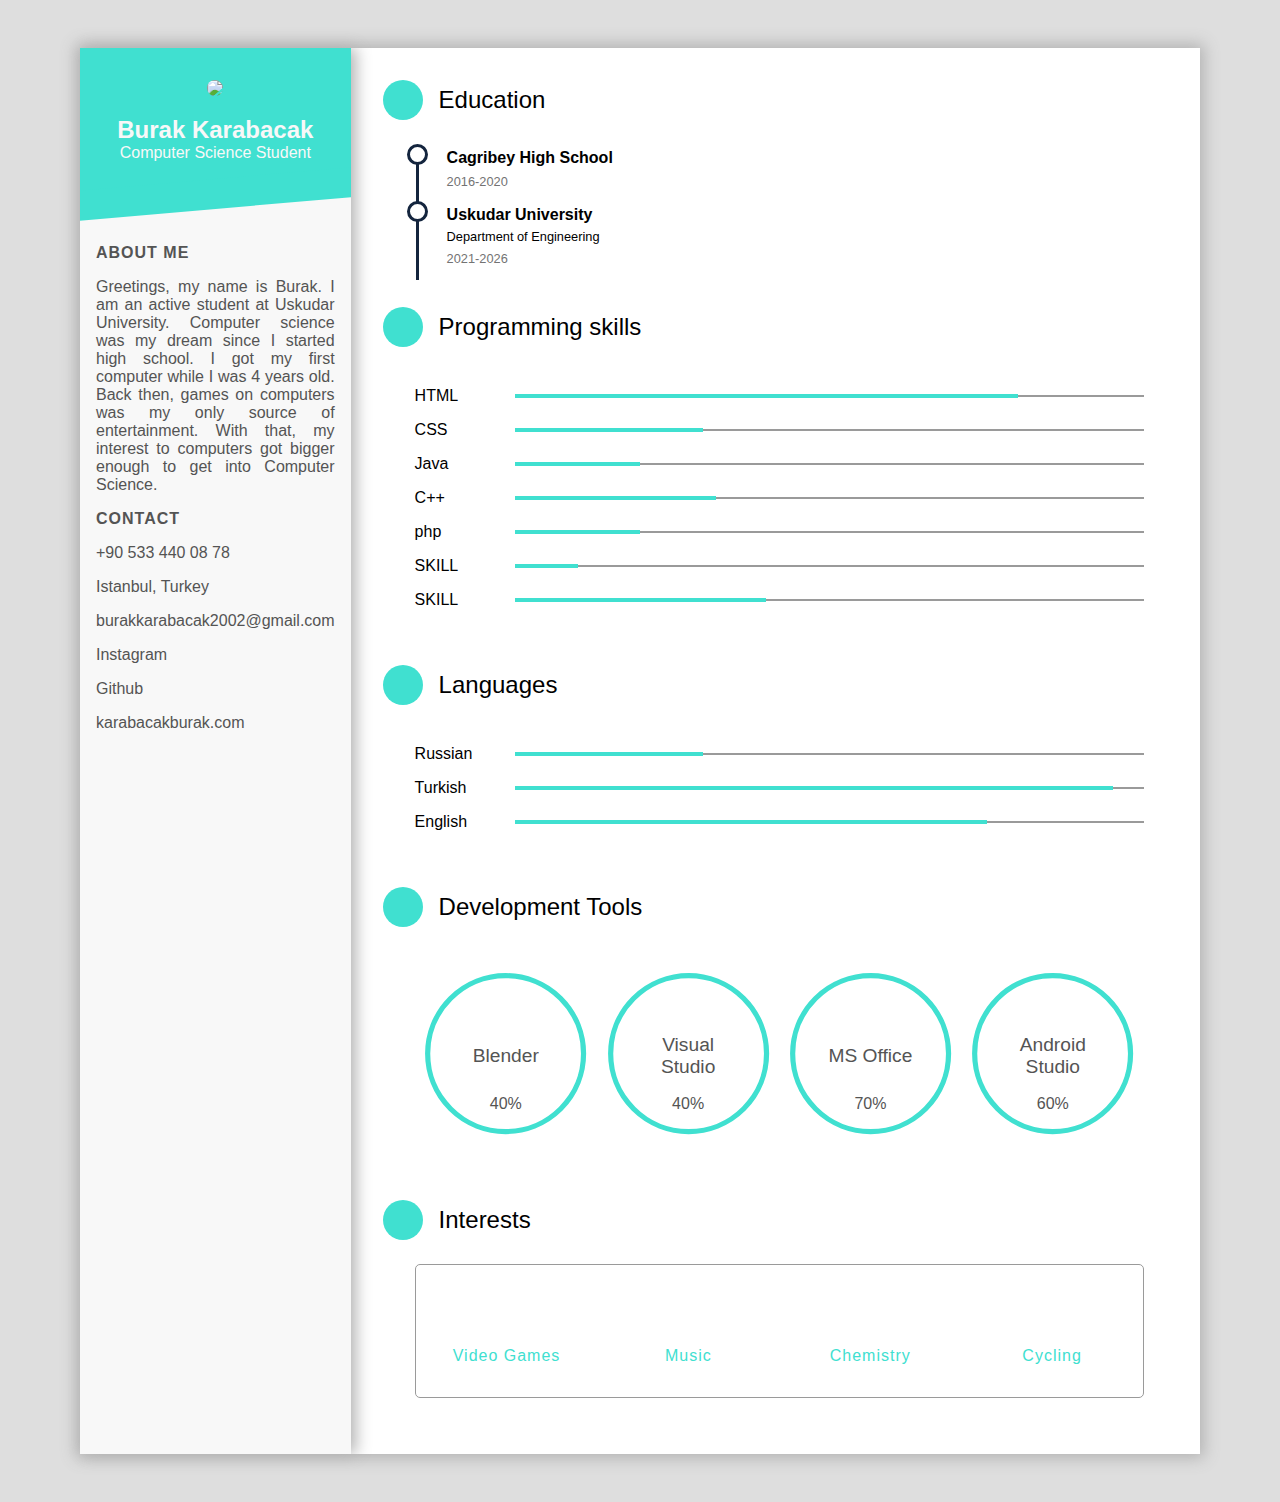
==== commit 4a152fa8: "Update index.html" ====
--- a/index.html
+++ b/index.html
@@ -110,9 +110,9 @@
             </div>
           </li>
           <li>
-            <span>Javascript</span>
-            <div class="sb-skeleton">
-              <div class="skillbar" style="--pgbar-length: 10%"></div>
+            <span>Java</span>
+            <div class="sb-skeleton">
+              <div class="skillbar" style="--pgbar-length: 20%"></div>
             </div>
           </li>
           <li>
@@ -122,13 +122,13 @@
             </div>
           </li>
           <li>
-            <span>bash</span>
+            <span>php</span>
             <div class="sb-skeleton">
               <div class="skillbar" style="--pgbar-length: 20%"></div>
             </div>
           </li>
           <li>
-            <span>Python</span>
+            <span>SKILL</span>
             <div class="sb-skeleton">
               <div class="skillbar" style="--pgbar-length: 10%"></div>
             </div>
@@ -155,7 +155,7 @@
             <li>
               <span>Russian</span>
               <div class="sb-skeleton">
-                <div class="skillbar" style="--pgbar-length: 35%"></div>
+                <div class="skillbar" style="--pgbar-length: 30%"></div>
               </div>
             </li>
             <li>
@@ -197,7 +197,7 @@
               <circle class="cbar" cx="50" cy="50" r="45" style="--percent: 0.3"></circle>
             </svg>
             <span class="tl-name">Visual Studio</span>
-            <span class="tl-exp">30%</span>
+            <span class="tl-exp">40%</span>
           </li>
           <li>
             <svg viewbox="0 0 100 100">
@@ -212,8 +212,8 @@
               <circle cx="50" cy="50" r="45"></circle>
               <circle class="cbar" cx="50" cy="50" r="45" style="--percent: 0.2"></circle>
             </svg>
-            <span class="tl-name">VS CODE</span>
-            <span class="tl-exp">20%</span>
+            <span class="tl-name">Android Studio</span>
+            <span class="tl-exp">60%</span>
           </li>
         </ul>
       </div>
@@ -232,7 +232,7 @@
           <ul class="favor-list">
             <li>
               <i class="fas fa-gamepad"></i>
-              <span>Game</span>
+              <span>Video Games</span>
             </li>
             
             <li>
